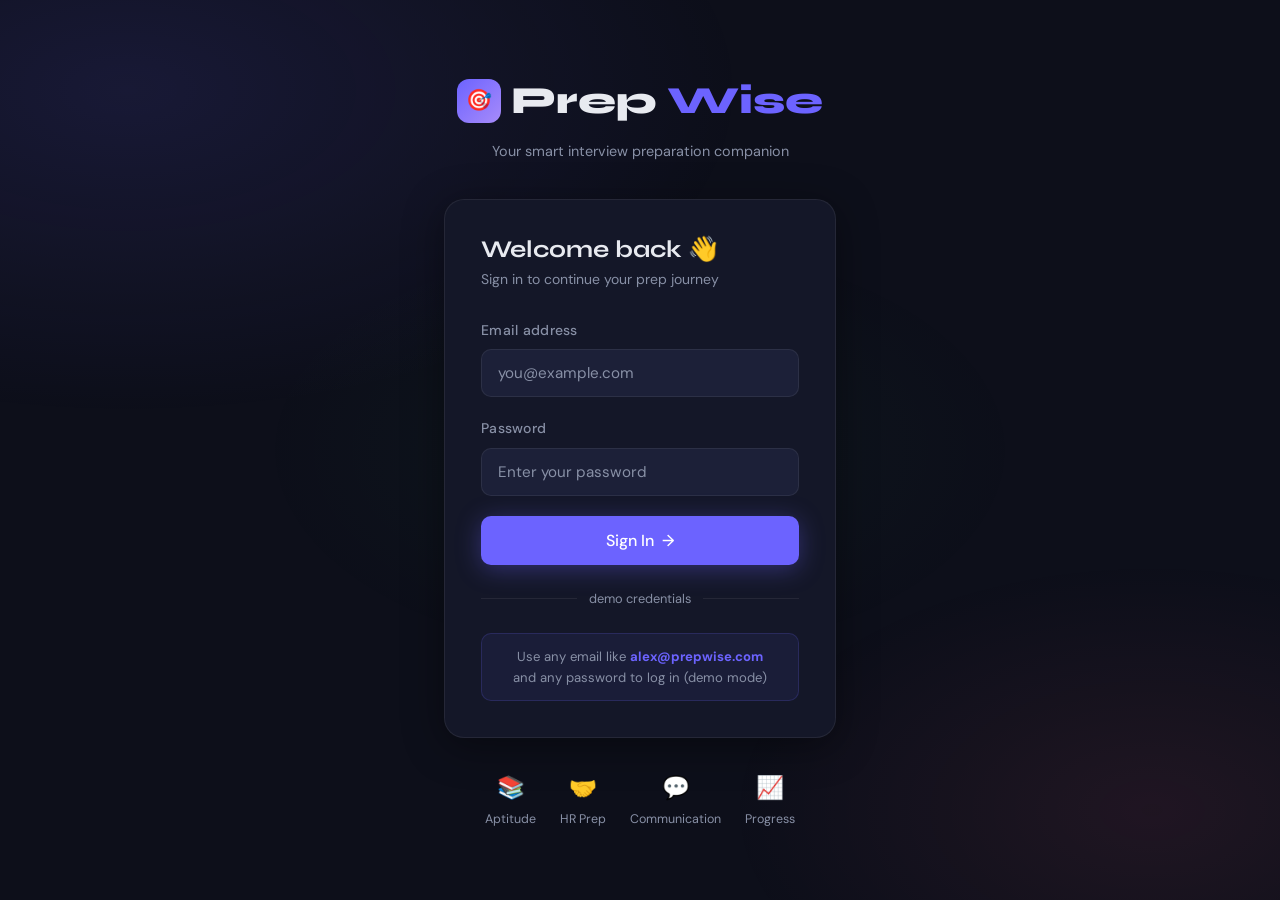
==== aptitude.html @ 0de13763 "First Commit" ====
<!DOCTYPE html>
<html lang="en">
<head>
  <meta charset="UTF-8" />
  <meta name="viewport" content="width=device-width, initial-scale=1.0" />
  <title>PrepWise – Aptitude Questions</title>
  <style>
@import url('https://fonts.googleapis.com/css2?family=Syne:wght@400;600;700;800&family=DM+Sans:ital,opsz,wght@0,9..40,300;0,9..40,400;0,9..40,500;1,9..40,300&display=swap');
:root {
  --bg:#0d0f1a; --surface:#141728; --surface2:#1c2038;
  --border:rgba(255,255,255,0.07); --accent:#6c63ff; --accent2:#ff6584;
  --accent3:#43e97b; --text:#e8eaf0; --text-muted:#8890a6;
  --radius:16px; --radius-sm:10px; --shadow:0 8px 40px rgba(0,0,0,0.4);
  --transition:0.28s cubic-bezier(0.4,0,0.2,1);
}
*,*::before,*::after { box-sizing:border-box; margin:0; padding:0; }
html { scroll-behavior:smooth; }
body { font-family:'DM Sans',sans-serif; background:var(--bg); color:var(--text); min-height:100vh; line-height:1.6; overflow-x:hidden; }
body::before { content:''; position:fixed; inset:0; background:radial-gradient(ellipse 80% 60% at 10% 10%,rgba(108,99,255,.12) 0%,transparent 60%),radial-gradient(ellipse 60% 50% at 90% 90%,rgba(255,101,132,.08) 0%,transparent 55%); pointer-events:none; z-index:0; }
h1,h2,h3,h4 { font-family:'Syne',sans-serif; font-weight:700; line-height:1.2; }
a { color:var(--accent); text-decoration:none; }
.container { max-width:1100px; margin:0 auto; padding:0 24px; position:relative; z-index:1; }

/* Navbar */
.navbar { position:sticky; top:0; z-index:100; backdrop-filter:blur(20px); background:rgba(13,15,26,.85); border-bottom:1px solid var(--border); padding:0 24px; }
.navbar-inner { max-width:1100px; margin:0 auto; display:flex; align-items:center; justify-content:space-between; height:64px; }
.logo { font-family:'Syne',sans-serif; font-size:1.4rem; font-weight:800; color:var(--text); display:flex; align-items:center; gap:8px; }
.logo span { color:var(--accent); }
.nav-links { display:flex; gap:6px; align-items:center; }
.nav-links a { color:var(--text-muted); font-size:.875rem; font-weight:500; padding:7px 14px; border-radius:8px; transition:all var(--transition); }
.nav-links a:hover,.nav-links a.active { color:var(--text); background:var(--surface2); }
.nav-user { display:flex; align-items:center; gap:12px; }
.nav-user span { font-size:.85rem; color:var(--text-muted); }
.btn-logout { padding:6px 16px; background:transparent; border:1px solid var(--border); border-radius:8px; color:var(--text-muted); font-size:.8rem; cursor:pointer; transition:all var(--transition); }
.btn-logout:hover { background:var(--surface2); color:var(--text); }

/* Buttons */
.btn { display:inline-flex; align-items:center; gap:8px; padding:12px 28px; border-radius:var(--radius-sm); font-family:'DM Sans',sans-serif; font-size:.95rem; font-weight:500; cursor:pointer; border:none; transition:all var(--transition); }
.btn-outline { background:transparent; border:1px solid var(--border); color:var(--text); }
.btn-outline:hover { background:var(--surface2); }
.btn-sm { padding:8px 18px; font-size:.85rem; }

/* Badges */
.badge { display:inline-block; padding:4px 12px; border-radius:100px; font-size:.75rem; font-weight:600; letter-spacing:.04em; text-transform:uppercase; }
.badge-purple { background:rgba(108,99,255,.15); color:var(--accent); border:1px solid rgba(108,99,255,.2); }
.accent-dot { color:var(--accent); }

/* Toast */
#toast { position:fixed; bottom:30px; right:30px; background:var(--surface2); border:1px solid var(--border); border-left:3px solid var(--accent3); color:var(--text); padding:14px 22px; border-radius:var(--radius-sm); font-size:.875rem; z-index:9999; opacity:0; transform:translateY(12px); transition:all .3s ease; pointer-events:none; }
#toast.show { opacity:1; transform:translateY(0); }

/* Hero */
.page-hero { padding:60px 0 40px; position:relative; z-index:1; }
.page-hero h1 { font-size:clamp(2rem,5vw,3rem); margin-bottom:12px; }
.page-hero p { color:var(--text-muted); font-size:1.05rem; max-width:540px; }

/* Answer box */
.answer-box { display:none; margin-top:12px; padding:14px 18px; background:rgba(67,233,123,.06); border:1px solid rgba(67,233,123,.18); border-radius:var(--radius-sm); color:var(--text); font-size:.9rem; line-height:1.6; }
.answer-box.visible { display:block; animation:fadeIn .3s ease; }

/* Options */
.options { display:flex; flex-direction:column; gap:8px; margin:14px 0; }
.option-btn { padding:10px 16px; background:var(--surface2); border:1px solid var(--border); border-radius:var(--radius-sm); color:var(--text); font-size:.9rem; cursor:pointer; text-align:left; transition:all var(--transition); font-family:'DM Sans',sans-serif; }
.option-btn:hover:not(:disabled) { border-color:rgba(108,99,255,.4); background:rgba(108,99,255,.08); }
.option-btn.correct { border-color:var(--accent3); background:rgba(67,233,123,.1); color:#43e97b; }
.option-btn.wrong   { border-color:var(--accent2); background:rgba(255,101,132,.1); color:var(--accent2); }

/* Animations */
@keyframes fadeIn  { from{opacity:0;transform:translateY(6px)} to{opacity:1;transform:translateY(0)} }
@keyframes slideUp { from{opacity:0;transform:translateY(30px)} to{opacity:1;transform:translateY(0)} }
.animate-up { animation:slideUp .5s ease forwards; }
.delay-1 { animation-delay:.1s; opacity:0; }
@media(max-width:768px){ .nav-links{display:none} .page-hero{padding:40px 0 24px} }

/* ══ SCOREBOARD ══ */
.score-board {
  background:var(--surface); border:1px solid var(--border); border-radius:var(--radius);
  padding:24px 28px; margin-bottom:32px;
  display:flex; gap:24px; flex-wrap:wrap; align-items:center;
}
.sb-item { text-align:center; min-width:56px; }
.sb-num { font-family:'Syne',sans-serif; font-size:2rem; font-weight:800; transition:all .4s ease; }
.sb-lbl { font-size:.72rem; color:var(--text-muted); margin-top:2px; text-transform:uppercase; letter-spacing:.04em; }
.c-blue  { color:var(--accent); }
.c-green { color:var(--accent3); }
.c-red   { color:var(--accent2); }

/* ══ LIVE BAR ══ */
.live-bar-wrap { flex:1; min-width:200px; }
.live-bar-header {
  display:flex; justify-content:space-between; align-items:center;
  margin-bottom:8px; font-size:.82rem;
}
.live-bar-header .bar-label { color:var(--text-muted); }
.live-bar-header .bar-pct   { font-family:'Syne',sans-serif; font-size:1.2rem; font-weight:800; color:var(--text); transition:color .4s; }

/* track */
.bar-track { background:var(--surface2); border-radius:100px; height:14px; overflow:hidden; position:relative; }
/* the animated fill */
.bar-fill {
  height:100%; border-radius:100px; width:0%;
  transition: width .55s cubic-bezier(.4,0,.2,1), background .4s ease;
  position:relative;
}
/* glowing pulse on leading edge */
.bar-fill::after {
  content:''; position:absolute; right:0; top:0; bottom:0; width:24px;
  background:rgba(255,255,255,.3); border-radius:100px;
  animation:pulse-glow 1.2s ease-in-out infinite;
}
@keyframes pulse-glow { 0%,100%{opacity:0} 50%{opacity:1} }

/* colour states — change automatically based on accuracy */
.bar-fill.c0   { background:linear-gradient(90deg,#333,#444); }
.bar-fill.clow { background:linear-gradient(90deg,#ff6584,#ff8fa3); }   /* <40%  red    */
.bar-fill.cmid { background:linear-gradient(90deg,#ffc439,#ffe08a); }   /* <70%  yellow */
.bar-fill.chi  { background:linear-gradient(90deg,#43e97b,#38f9d7); }   /* >=70% green  */
.bar-fill.c100 { background:linear-gradient(90deg,#43e97b,#00c9a7); }   /* 100%  teal   */

/* tri-colour mini bar underneath */
.mini-bar { display:flex; gap:3px; margin-top:6px; height:4px; }
.mini-bar div { border-radius:100px; transition:flex .5s ease; }
.mini-c { background:var(--accent3); }
.mini-w { background:var(--accent2); }
.mini-r { background:var(--surface2); flex:1; }

/* ══ Q CARD ══ */
.q-card { background:var(--surface); border:1px solid var(--border); border-radius:var(--radius); padding:26px 28px; margin-bottom:18px; transition:all var(--transition); }
.q-card.ok  { border-left:4px solid var(--accent3); }
.q-card.bad { border-left:4px solid var(--accent2); }
.q-num  { font-size:.75rem; font-weight:700; letter-spacing:.06em; text-transform:uppercase; color:var(--accent); margin-bottom:10px; }
.q-text { font-size:1rem; font-weight:500; margin-bottom:16px; line-height:1.6; }
.q-tag  { display:inline-block; padding:3px 10px; border-radius:100px; font-size:.72rem; font-weight:700; text-transform:uppercase; margin-bottom:8px; }
.q-tag.ok  { background:rgba(67,233,123,.15); color:var(--accent3); }
.q-tag.bad { background:rgba(255,101,132,.15); color:var(--accent2); }

/* ══ COMPLETION BANNER ══ */
.done-banner {
  display:none; background:linear-gradient(135deg,rgba(67,233,123,.08),rgba(56,249,215,.04));
  border:1px solid rgba(67,233,123,.25); border-radius:var(--radius);
  padding:32px; text-align:center; margin-bottom:32px; animation:fadeIn .5s ease;
}
.done-banner h3  { font-size:1.5rem; margin-bottom:6px; }
.done-banner p   { color:var(--text-muted); }
.done-banner .big { font-family:'Syne',sans-serif; font-size:4rem; font-weight:800; color:var(--accent3); line-height:1; margin:14px 0 8px; }
  </style>
</head>
<body>

<nav class="navbar">
  <div class="navbar-inner">
    <div class="logo">🎯 Prep<span>Wise</span></div>
    <div class="nav-links">
      <a href="index.html">Dashboard</a>
      <a href="aptitude.html" class="active">Aptitude</a>
      <a href="hrquestions.html">HR Questions</a>
      <a href="communication.html">Communication</a>
    </div>
    <div class="nav-user">
      <span>Hi, <span id="nav-user-name"></span></span>
      <button class="btn-logout" id="btn-logout">Logout</button>
    </div>
  </div>
</nav>

<main class="container">
  <div class="page-hero animate-up">
    <span class="badge badge-purple" style="margin-bottom:14px;">🧠 Aptitude Practice</span>
    <h1>Aptitude Questions<span class="accent-dot">.</span></h1>
    <p>Click any option — the score bar updates <strong>live</strong> with every answer. Green = correct streak, Yellow = average, Red = needs work.</p>
  </div>

  <!-- LIVE SCOREBOARD -->
  <div class="score-board animate-up delay-1">
    <div class="sb-item">
      <div class="sb-num c-blue"  id="sb-att">0</div>
      <div class="sb-lbl">Attempted</div>
    </div>
    <div class="sb-item">
      <div class="sb-num c-green" id="sb-cor">0</div>
      <div class="sb-lbl">Correct ✅</div>
    </div>
    <div class="sb-item">
      <div class="sb-num c-red"   id="sb-wrg">0</div>
      <div class="sb-lbl">Wrong ❌</div>
    </div>

    <div class="live-bar-wrap">
      <div class="live-bar-header">
        <span class="bar-label" id="bar-label">Answer a question to start!</span>
        <span class="bar-pct"   id="bar-pct">0%</span>
      </div>
      <div class="bar-track">
        <div class="bar-fill c0" id="bar-fill"></div>
      </div>
      <div class="mini-bar">
        <div class="mini-c" id="mc" style="flex:0"></div>
        <div class="mini-w" id="mw" style="flex:0"></div>
        <div class="mini-r" id="mr" style="flex:10"></div>
      </div>
    </div>

    <button class="btn btn-outline btn-sm" onclick="resetQuiz()">🔄 Reset</button>
  </div>

  <!-- Completion banner -->
  <div class="done-banner" id="done-banner">
    <div style="font-size:2.5rem">🎉</div>
    <h3>Quiz Complete!</h3>
    <div class="big" id="final-score">0/10</div>
    <p id="final-msg"></p>
  </div>

  <div id="quiz-wrap"></div>

  <div style="margin:32px 0 80px;display:flex;gap:12px;flex-wrap:wrap;">
    <a href="index.html" class="btn btn-outline">← Back to Dashboard</a>
  </div>
</main>

<div id="toast"></div>

<script>
/* ── helpers ── */
function getUser(){ return localStorage.getItem('pw_user')||''; }
function getUserName(){ const e=getUser(); if(!e) return 'Friend'; const n=e.split('@')[0]; return n[0].toUpperCase()+n.slice(1); }
function requireAuth(){ if(!getUser()) location.href='login.html'; }
function logout(){ localStorage.removeItem('pw_user'); location.href='login.html'; }
function showToast(m){ const t=document.getElementById('toast'); t.textContent=m; t.classList.add('show'); setTimeout(()=>t.classList.remove('show'),3000); }

requireAuth();
document.addEventListener('DOMContentLoaded',()=>{
  const u=document.getElementById('nav-user-name'); if(u) u.textContent=getUserName();
  const lb=document.getElementById('btn-logout'); if(lb) lb.onclick=logout;
});

/* ── questions ── */
const Q=[
  {q:"If the average of 5 numbers is 27, what is their sum?",          o:["125","135","140","150"],             a:1, ex:"Sum = Average × Count = 27 × 5 = 135"},
  {q:"A train travels 360 km in 4 hours. What is its speed?",          o:["80 km/h","90 km/h","100 km/h","70 km/h"], a:1, ex:"Speed = Distance ÷ Time = 360 ÷ 4 = 90 km/h"},
  {q:"What comes next: 2, 6, 12, 20, 30, __?",                        o:["40","42","44","46"],                 a:1, ex:"Differences 4,6,8,10,12 → 30+12 = 42"},
  {q:"A is brother of B, B is sister of C, C is son of D. A is related to D as?", o:["Son","Daughter","Nephew","Son or Daughter"], a:3, ex:"A is D's son via chain of siblings."},
  {q:"What is 15% of 240?",                                            o:["32","34","36","38"],                 a:2, ex:"(15/100) × 240 = 36"},
  {q:"6 men finish a job in 10 days. How long for 10 men?",            o:["4","6","5","8"],                    a:1, ex:"6×10 = 10×D → D = 6 days"},
  {q:"Item sold at ₹650 with 30% profit. Find cost price.",            o:["₹480","₹490","₹500","₹510"],        a:2, ex:"CP = 650 ÷ 1.30 = ₹500"},
  {q:"Odd one out: Apple, Mango, Potato, Orange",                      o:["Apple","Mango","Potato","Orange"],   a:2, ex:"Potato is a vegetable; others are fruits."},
  {q:"Missing number: 3, 9, 27, 81, __",                              o:["162","243","256","729"],             a:1, ex:"Each ×3 → 81×3 = 243"},
  {q:"If COLD → DPME, then WARM is coded as?",                         o:["XBSN","WBSN","XASM","XBRN"],        a:0, ex:"Each letter +1: W→X A→B R→S M→N = XBSN"},
];
const N=Q.length;

/* ── state ── */
let S={att:0,cor:0,wrg:0,ans:{}};
function load(){ const r=localStorage.getItem('pw_apt'); if(r) S=JSON.parse(r); }
function save(){ localStorage.setItem('pw_apt',JSON.stringify(S)); }

function resetQuiz(){
  localStorage.removeItem('pw_apt');
  S={att:0,cor:0,wrg:0,ans:{}};
  document.getElementById('done-banner').style.display='none';
  render(); updateBar();
}

/* ── LIVE BAR — the key function ── */
function updateBar(){
  const {att,cor,wrg}=S;
  const rem=N-att;

  // numbers
  document.getElementById('sb-att').textContent=att;
  document.getElementById('sb-cor').textContent=cor;
  document.getElementById('sb-wrg').textContent=wrg;

  // percentage = correct out of TOTAL (so wrong answers pull it DOWN)
  const pct = att===0 ? 0 : Math.round((cor/N)*100);

  const fill  = document.getElementById('bar-fill');
  const pctEl = document.getElementById('bar-pct');
  const lblEl = document.getElementById('bar-label');

  // width
  fill.style.width = pct+'%';
  pctEl.textContent = pct+'%';

  // colour class — changes live as accuracy shifts
  fill.className='bar-fill ';
  if      (att===0)  fill.className+='c0';
  else if (pct===100)fill.className+='c100';
  else if (pct>=70)  fill.className+='chi';
  else if (pct>=40)  fill.className+='cmid';
  else               fill.className+='clow';

  // pct colour echo
  pctEl.style.color = att===0?'var(--text)' : pct>=70?'#43e97b' : pct>=40?'#ffc439' : '#ff6584';

  // label
  if      (att===0)   lblEl.textContent='Answer a question to start!';
  else if (pct===100) lblEl.textContent='🏆 Perfect score!';
  else if (pct>=70)   lblEl.textContent='🟢 Great accuracy! Keep it up!';
  else if (pct>=40)   lblEl.textContent='🟡 Not bad — push for 70%+!';
  else                lblEl.textContent='🔴 Read the explanations & retry!';

  // mini tri-bar
  document.getElementById('mc').style.flex=cor;
  document.getElementById('mw').style.flex=wrg;
  document.getElementById('mr').style.flex=Math.max(rem,0);

  // auto-complete
  if(att===N) showDone(cor);
}

function showDone(cor){
  const b=document.getElementById('done-banner');
  b.style.display='block';
  document.getElementById('final-score').textContent=cor+'/'+N;
  const pct=Math.round((cor/N)*100);
  const msgs=[
    [100,'🏆 Perfect! Absolutely outstanding!'],
    [80, '🎯 Excellent! You\'re well-prepared!'],
    [60, '👍 Good job — a bit more practice!'],
    [40, '📚 Review the explanations and retry!'],
    [0,  '💪 Don\'t give up — reset and try again!'],
  ];
  const msg=msgs.find(([t])=>pct>=t)[1];
  document.getElementById('final-msg').textContent=msg;
  b.scrollIntoView({behavior:'smooth',block:'center'});
  showToast('Quiz done! Score: '+cor+'/'+N+' ('+pct+'%) 🎯');

  // mark section complete in dashboard
  const p=JSON.parse(localStorage.getItem('pw_progress')||'{}');
  p.aptitude=true;
  localStorage.setItem('pw_progress',JSON.stringify(p));
}

/* ── render cards ── */
function render(){
  document.getElementById('quiz-wrap').innerHTML=Q.map((q,i)=>{
    const done=S.ans[i]!==undefined;
    const isOk=done && S.ans[i]===q.a;
    return `
    <div class="q-card ${done?(isOk?'ok':'bad'):''} animate-up">
      <div class="q-num">Q${i+1} / ${N}</div>
      ${done?`<span class="q-tag ${isOk?'ok':'bad'}">${isOk?'✅ Correct':'❌ Wrong'}</span>`:''}
      <div class="q-text">${q.q}</div>
      <div class="options">
        ${q.o.map((opt,j)=>{
          let cls='option-btn';
          if(done){ if(j===q.a) cls+=' correct'; else if(j===S.ans[i]) cls+=' wrong'; }
          return `<button class="${cls}" onclick="pick(${i},${j})" ${done?'disabled':''}>${opt}</button>`;
        }).join('')}
      </div>
      <div class="answer-box ${done?'visible':''}" id="ax-${i}">
        <strong>💡 Explanation:</strong> ${q.ex}
      </div>
      ${!done?`<div style="margin-top:12px"><button class="btn btn-outline btn-sm" onclick="reveal(${i})">Show Explanation</button></div>`:''}
    </div>`;
  }).join('');
}

function pick(qi,oi){
  if(S.ans[qi]!==undefined) return;
  S.ans[qi]=oi;
  S.att++;
  if(oi===Q[qi].a) S.cor++; else S.wrg++;
  save();
  render();
  updateBar();   // ← bar updates INSTANTLY here
}

function reveal(qi){
  const b=document.getElementById('ax-'+qi);
  if(b) b.classList.add('visible');
}

/* ── init ── */
load(); render(); updateBar();
if(S.att===N) showDone(S.cor);
</script>
</body>
</html>
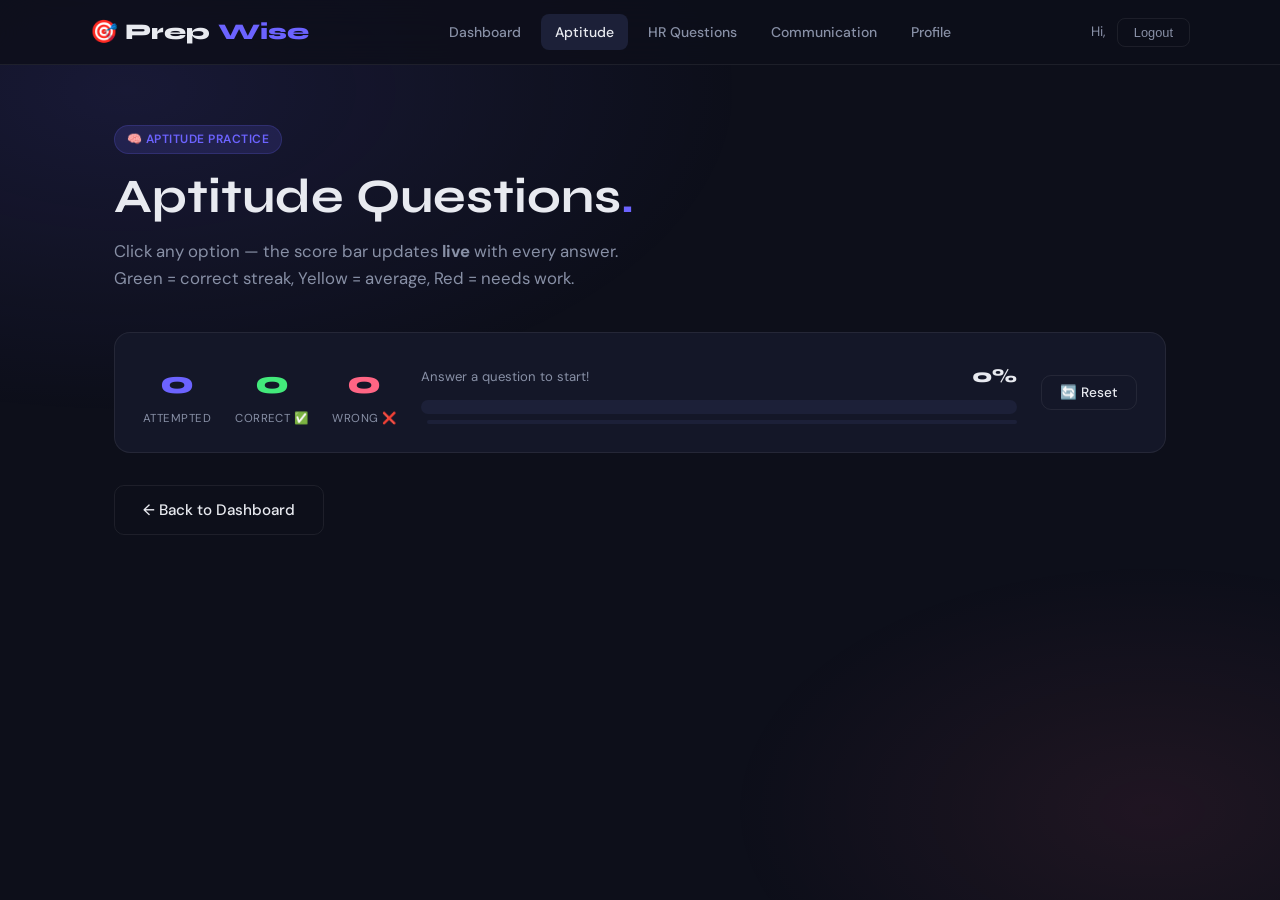
==== commit f51a721b: "upgrade" ====
--- a/aptitude.html
+++ b/aptitude.html
@@ -155,6 +155,7 @@
       <a href="aptitude.html" class="active">Aptitude</a>
       <a href="hrquestions.html">HR Questions</a>
       <a href="communication.html">Communication</a>
+        <a href="profile.html">Profile</a>
     </div>
     <div class="nav-user">
       <span>Hi, <span id="nav-user-name"></span></span>
@@ -222,10 +223,10 @@
 
 <script>
 /* ── helpers ── */
-function getUser(){ return localStorage.getItem('pw_user')||''; }
-function getUserName(){ const e=getUser(); if(!e) return 'Friend'; const n=e.split('@')[0]; return n[0].toUpperCase()+n.slice(1); }
-function requireAuth(){ if(!getUser()) location.href='login.html'; }
-function logout(){ localStorage.removeItem('pw_user'); location.href='login.html'; }
+function getSession(){ return getSession()||''; }
+function getUserName(){ const e=getSession(); if(!e) return 'Friend'; const n=e.split('@')[0]; return n[0].toUpperCase()+n.slice(1); }
+function requireAuth(){ if(!getSession()) location.href='login.html'; }
+function logout(){ sessionStorage.removeItem('pw_session'); localStorage.removeItem('pw_remember'); location.href='register.html?tab=login'; }
 function showToast(m){ const t=document.getElementById('toast'); t.textContent=m; t.classList.add('show'); setTimeout(()=>t.classList.remove('show'),3000); }
 
 requireAuth();
